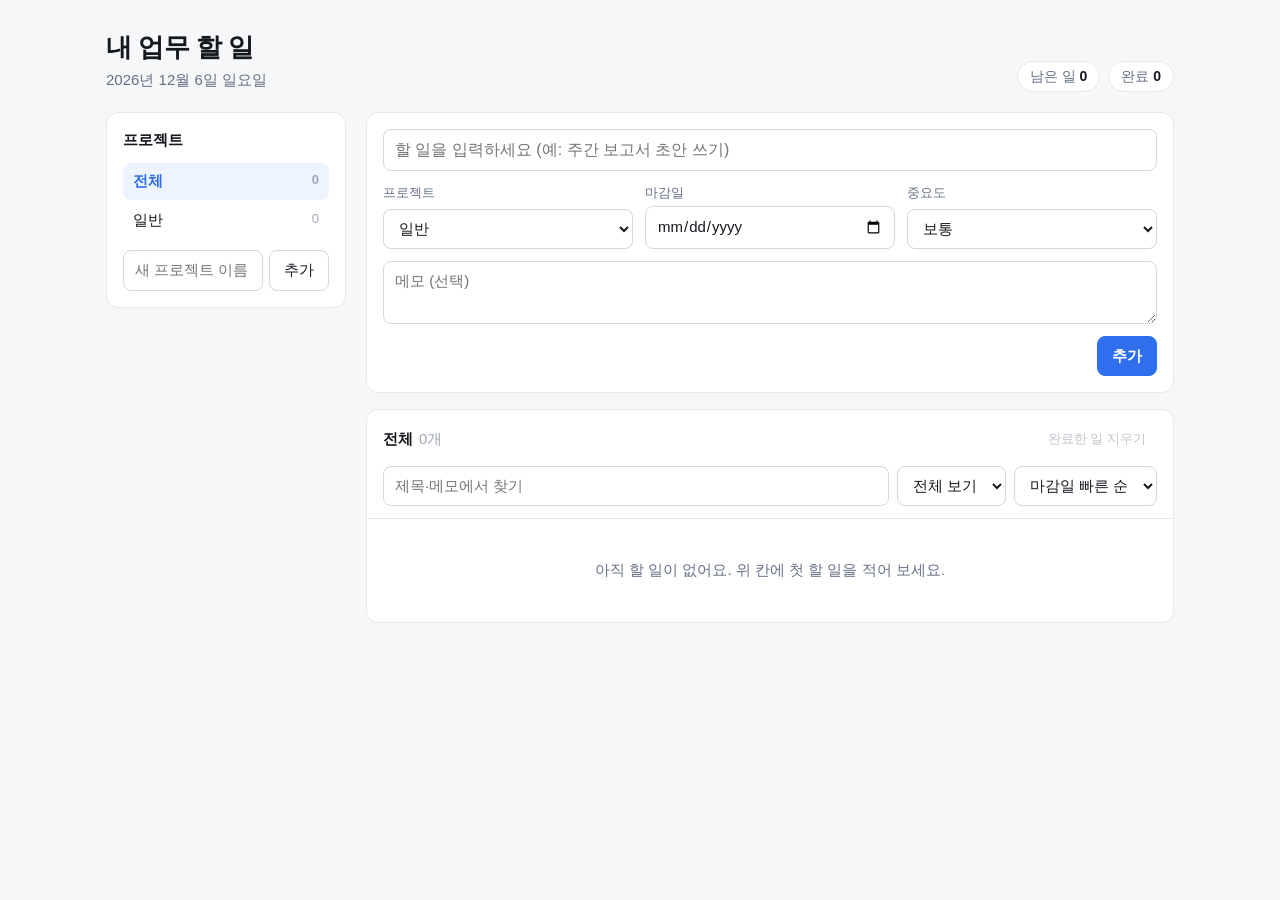
==== index.html @ d2e2da9c "업무·프로젝트 투두리스트 첫 버전 - 할 일 추가·완료·수정·삭제 (마감일, 중요도, 프로젝트, 메모) - 프로젝트 추가·이름 바꾸기·삭제 - 정렬·보기 필터·검색·완료한 일 지우" ====
<!doctype html>
<html lang="ko">
<head>
  <meta charset="utf-8">
  <meta name="viewport" content="width=device-width, initial-scale=1">
  <title>내 업무 할 일</title>
  <link rel="stylesheet" href="style.css">
</head>
<body>
  <div class="app">
    <header class="top">
      <div>
        <h1>내 업무 할 일</h1>
        <p class="today" id="today"></p>
      </div>
      <div class="stats" id="stats"></div>
    </header>

    <div class="layout">
      <!-- 왼쪽: 프로젝트(분류) 목록 -->
      <aside class="sidebar card">
        <h2 class="section-title">프로젝트</h2>
        <ul class="project-list" id="projectList"></ul>
        <form class="project-form" id="projectForm" autocomplete="off">
          <input type="text" id="projectInput" placeholder="새 프로젝트 이름" maxlength="30" aria-label="새 프로젝트 이름">
          <button type="submit" class="btn">추가</button>
        </form>
      </aside>

      <main class="main">
        <!-- 할 일 입력칸 (수정할 때도 같은 칸을 씀) -->
        <form class="task-form card" id="taskForm" autocomplete="off">
          <p class="edit-banner" id="editBanner" hidden>할 일을 수정하는 중이에요</p>
          <input type="text" id="titleInput" class="title-input" placeholder="할 일을 입력하세요 (예: 주간 보고서 초안 쓰기)" maxlength="200" required aria-label="할 일 제목">
          <div class="field-row">
            <label class="field">
              <span>프로젝트</span>
              <select id="projectSelect"></select>
            </label>
            <label class="field">
              <span>마감일</span>
              <input type="date" id="dueInput">
            </label>
            <label class="field">
              <span>중요도</span>
              <select id="priorityInput">
                <option value="high">높음</option>
                <option value="mid" selected>보통</option>
                <option value="low">낮음</option>
              </select>
            </label>
          </div>
          <textarea id="memoInput" rows="2" maxlength="1000" placeholder="메모 (선택)" aria-label="메모"></textarea>
          <div class="form-actions">
            <button type="button" class="btn" id="cancelEditBtn" hidden>취소</button>
            <button type="submit" class="btn primary" id="submitBtn">추가</button>
          </div>
        </form>

        <!-- 목록 위 보기 옵션 -->
        <section class="list-card card">
          <div class="list-head">
            <h2 class="section-title" id="listTitle">전체</h2>
            <button type="button" class="btn small ghost" id="clearDoneBtn">완료한 일 지우기</button>
          </div>
          <div class="toolbar">
            <input type="search" id="searchInput" placeholder="제목·메모에서 찾기" aria-label="검색">
            <select id="filterSelect" aria-label="보기">
              <option value="all">전체 보기</option>
              <option value="open">할 일만</option>
              <option value="done">완료만</option>
            </select>
            <select id="sortSelect" aria-label="정렬">
              <option value="due">마감일 빠른 순</option>
              <option value="priority">중요도 높은 순</option>
              <option value="created">최근 추가한 순</option>
            </select>
          </div>
          <ul class="task-list" id="taskList"></ul>
          <p class="empty" id="emptyMsg" hidden></p>
        </section>
      </main>
    </div>
  </div>

  <script src="app.js"></script>
</body>
</html>
---- style.css ----
/* 깔끔한 흰 화면 */
:root {
  --bg: #f6f7f9;
  --card: #ffffff;
  --border: #e6e8ec;
  --border-strong: #d3d7de;
  --text: #15181e;
  --muted: #667085;
  --faint: #a0a7b4;
  --accent: #2f6fed;
  --accent-soft: #edf3ff;
  --high: #d92d20;
  --high-soft: #fef1f0;
  --mid: #c56a00;
  --mid-soft: #fff6e8;
  --low: #667085;
  --low-soft: #f2f4f7;
  --radius: 12px;
  color-scheme: light;
}

* { box-sizing: border-box; }

body {
  margin: 0;
  background: var(--bg);
  color: var(--text);
  font-family: "Pretendard", "Segoe UI", "Malgun Gothic", -apple-system, sans-serif;
  font-size: 15px;
  line-height: 1.5;
}

button, input, select, textarea { font: inherit; color: inherit; }

.app {
  max-width: 1100px;
  margin: 0 auto;
  padding: 28px 16px 56px;
}

/* 맨 위 */
.top {
  display: flex;
  justify-content: space-between;
  align-items: flex-end;
  flex-wrap: wrap;
  gap: 12px 24px;
  margin-bottom: 20px;
}
h1 { margin: 0; font-size: 26px; letter-spacing: -0.02em; }
.today { margin: 2px 0 0; color: var(--muted); }
.stats { display: flex; gap: 8px; flex-wrap: wrap; }
.stat {
  background: var(--card);
  border: 1px solid var(--border);
  border-radius: 999px;
  padding: 4px 12px;
  color: var(--muted);
  font-size: 14px;
}
.stat b { color: var(--text); font-variant-numeric: tabular-nums; }
.stat.warn b { color: var(--high); }

/* 두 칸 배치 */
.layout {
  display: grid;
  grid-template-columns: 240px minmax(0, 1fr);
  gap: 20px;
  align-items: start;
}
.card {
  background: var(--card);
  border: 1px solid var(--border);
  border-radius: var(--radius);
}
.main { display: grid; gap: 16px; min-width: 0; }
.section-title { margin: 0; font-size: 15px; font-weight: 700; }

/* 왼쪽 프로젝트 칸 */
.sidebar { padding: 16px; position: sticky; top: 16px; }
.project-list { list-style: none; margin: 12px 0; padding: 0; display: grid; gap: 2px; }
.project-item { position: relative; display: flex; align-items: center; border-radius: 8px; }
.project-item:hover { background: var(--low-soft); }
.project-item.active { background: var(--accent-soft); }
.project-name {
  flex: 1;
  min-width: 0;
  display: flex;
  justify-content: space-between;
  gap: 8px;
  padding: 7px 10px;
  border: 0;
  background: none;
  text-align: left;
  cursor: pointer;
  border-radius: 8px;
}
.project-name .name { overflow: hidden; text-overflow: ellipsis; white-space: nowrap; }
.project-item.active .project-name { color: var(--accent); font-weight: 700; }
.project-name .count { color: var(--faint); font-size: 13px; font-variant-numeric: tabular-nums; }
/* 연필·휴지통은 마우스를 올렸을 때만 숫자 자리에 겹쳐서 보인다 */
.project-actions {
  position: absolute;
  right: 2px;
  top: 50%;
  transform: translateY(-50%);
  display: flex;
  border-radius: 6px;
  background: inherit;
  opacity: 0;
  pointer-events: none;
}
.project-item:hover .project-actions,
.project-item:focus-within .project-actions { opacity: 1; pointer-events: auto; }
.project-item:hover .count,
.project-item:focus-within .count { visibility: hidden; }
.project-item:hover:not(.active) .project-actions { background: var(--low-soft); }
.project-item.active .project-actions { background: var(--accent-soft); }
.project-form { display: flex; gap: 6px; }
.project-form input { flex: 1; min-width: 0; }

/* 입력칸 공통 */
input[type="text"], input[type="search"], input[type="date"], select, textarea {
  width: 100%;
  background: var(--card);
  border: 1px solid var(--border-strong);
  border-radius: 8px;
  padding: 8px 11px;
  outline: none;
}
input:focus, select:focus, textarea:focus, button:focus-visible {
  border-color: var(--accent);
  box-shadow: 0 0 0 3px var(--accent-soft);
  outline: none;
}
textarea { resize: vertical; min-height: 44px; }

.btn {
  border: 1px solid var(--border-strong);
  background: var(--card);
  border-radius: 8px;
  padding: 8px 14px;
  cursor: pointer;
  white-space: nowrap;
}
.btn:hover { background: var(--low-soft); }
.btn.primary { background: var(--accent); border-color: var(--accent); color: #fff; font-weight: 600; }
.btn.primary:hover { background: #2559c9; }
.btn.small { padding: 4px 10px; font-size: 13px; }
.btn.ghost { border-color: transparent; color: var(--muted); }
.btn:disabled { opacity: 0.4; cursor: default; background: none; }

.icon-btn {
  display: inline-grid;
  place-items: center;
  width: 30px;
  height: 30px;
  border: 0;
  border-radius: 6px;
  background: none;
  color: var(--faint);
  cursor: pointer;
}
.icon-btn:hover { background: var(--low-soft); color: var(--text); }
.icon-btn.danger:hover { background: var(--high-soft); color: var(--high); }

/* 할 일 입력 폼 */
.task-form { padding: 16px; display: grid; gap: 12px; }
.task-form.editing { border-color: var(--accent); box-shadow: 0 0 0 3px var(--accent-soft); }
.edit-banner { margin: 0; color: var(--accent); font-size: 13px; font-weight: 600; }
.title-input { font-size: 16px; padding: 10px 12px; }
.field-row { display: grid; grid-template-columns: repeat(3, minmax(0, 1fr)); gap: 12px; }
.field { display: grid; gap: 4px; }
.field span { font-size: 13px; color: var(--muted); }
.form-actions { display: flex; justify-content: flex-end; gap: 8px; }

/* 목록 */
.list-card { overflow: hidden; }
.list-head {
  display: flex;
  justify-content: space-between;
  align-items: center;
  gap: 8px;
  padding: 14px 16px 0;
}
.list-head .section-title .sub { color: var(--faint); font-weight: 400; margin-left: 6px; }
.toolbar {
  display: flex;
  flex-wrap: wrap;
  gap: 8px;
  padding: 12px 16px;
  border-bottom: 1px solid var(--border);
}
.toolbar input { flex: 1 1 200px; }
.toolbar select { width: auto; flex: 0 0 auto; }

.task-list { list-style: none; margin: 0; padding: 0; }
.task {
  display: grid;
  grid-template-columns: auto minmax(0, 1fr) auto;
  gap: 12px;
  align-items: start;
  padding: 14px 16px;
  border-bottom: 1px solid var(--border);
}
.task:last-child { border-bottom: 0; }
.task:hover { background: #fbfcfd; }
.task.editing { background: var(--accent-soft); }
.check { width: 18px; height: 18px; margin: 3px 0 0; accent-color: var(--accent); cursor: pointer; }
.task .title { font-weight: 600; overflow-wrap: anywhere; }
.task .memo {
  margin: 2px 0 0;
  color: var(--muted);
  font-size: 14px;
  white-space: pre-wrap;
  overflow-wrap: anywhere;
}
.meta { display: flex; flex-wrap: wrap; gap: 6px; margin-top: 6px; font-size: 13px; }
.chip {
  display: inline-flex;
  align-items: center;
  gap: 5px;
  padding: 1px 8px;
  border-radius: 999px;
  background: var(--low-soft);
  color: var(--muted);
}
.dot { width: 7px; height: 7px; border-radius: 50%; background: currentColor; }
.chip.pri-high { background: var(--high-soft); color: var(--high); }
.chip.pri-mid { background: var(--mid-soft); color: var(--mid); }
.chip.pri-low { background: var(--low-soft); color: var(--low); }
.chip.due.soon { background: var(--mid-soft); color: var(--mid); }
.chip.due.today { background: var(--mid-soft); color: var(--mid); font-weight: 600; }
.chip.due.overdue { background: var(--high-soft); color: var(--high); font-weight: 600; }
.actions { display: flex; gap: 2px; }

.task.done .title { text-decoration: line-through; color: var(--faint); font-weight: 400; }
.task.done .memo, .task.done .meta { opacity: 0.55; }

.empty { margin: 0; padding: 40px 16px; text-align: center; color: var(--muted); }

/* 좁은 화면(휴대폰 폭) */
@media (max-width: 760px) {
  .layout { grid-template-columns: 1fr; }
  .sidebar { position: static; }
  .field-row { grid-template-columns: 1fr; }
  h1 { font-size: 22px; }
}
/* 터치 화면에서는 버튼을 항상 보여 준다 */
@media (hover: none) {
  .project-actions { position: static; transform: none; opacity: 1; pointer-events: auto; background: none; }
  .project-item .count { visibility: visible; }
}
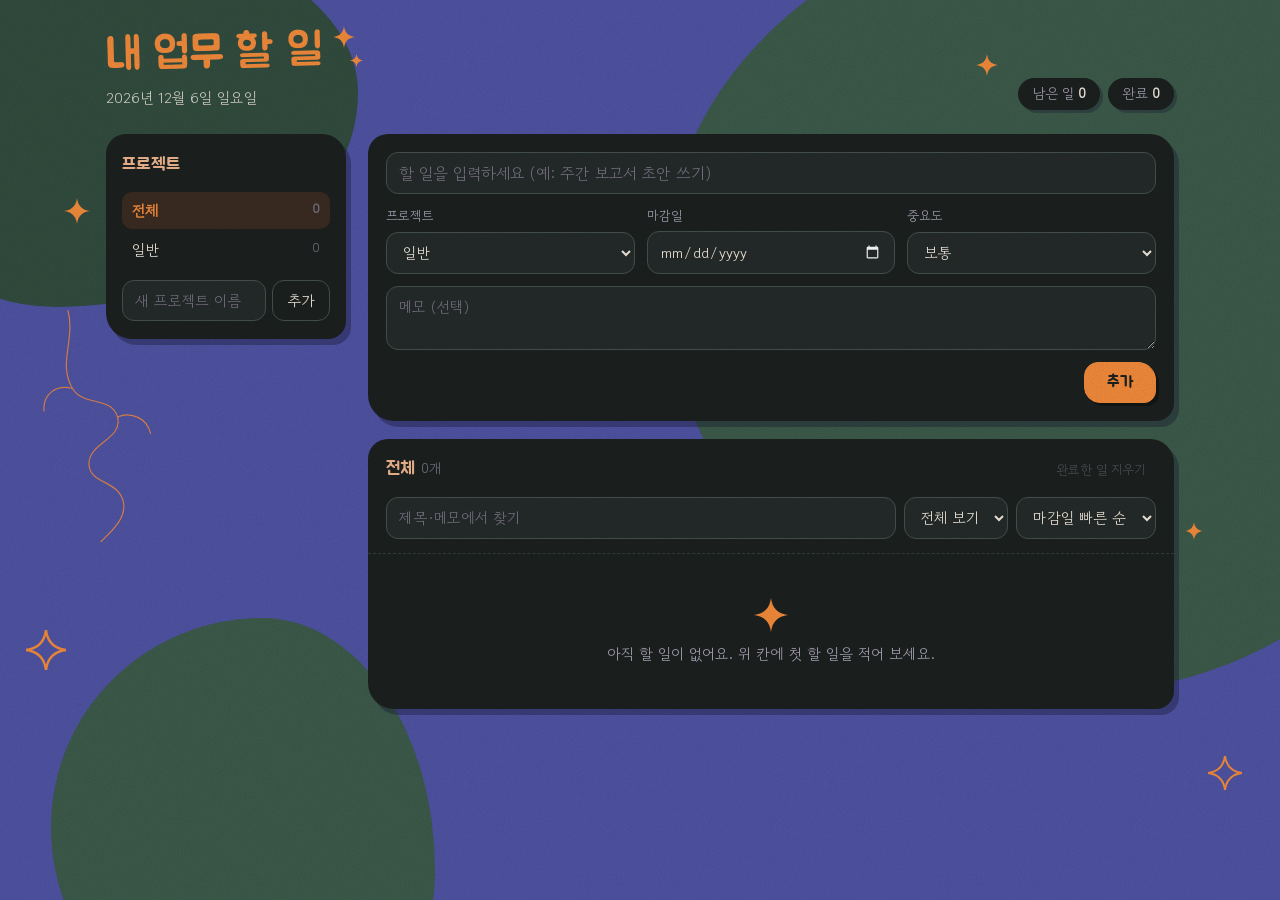
==== commit 0bef6d78: "일러스트 스타일 디자인 적용 (연습용 브랜치) - 남보라 배경, 숲색 덩어리 모양, 종이 질감 - 숯색 카드, 주황 손글씨 제목(Jua), 반짝이 별 장식 - 중요도 색: 산호/주" ====
--- a/index.html
+++ b/index.html
@@ -4,13 +4,43 @@
   <meta charset="utf-8">
   <meta name="viewport" content="width=device-width, initial-scale=1">
   <title>내 업무 할 일</title>
+  <!-- 손글씨 느낌 글꼴 (인터넷이 없으면 기본 글꼴로 보임) -->
+  <link rel="preconnect" href="https://fonts.googleapis.com">
+  <link rel="preconnect" href="https://fonts.gstatic.com" crossorigin>
+  <link rel="stylesheet" href="https://fonts.googleapis.com/css2?family=Gowun+Dodum&family=Jua&display=swap">
   <link rel="stylesheet" href="style.css">
 </head>
 <body>
+  <!-- 반짝이 별 모양 (아래에서 여러 번 꺼내 씀) -->
+  <svg width="0" height="0" style="position:absolute" aria-hidden="true">
+    <defs>
+      <symbol id="sparkle" viewBox="0 0 24 24">
+        <path d="M12 0C12.9 7.2 16.8 11.1 24 12C16.8 12.9 12.9 16.8 12 24C11.1 16.8 7.2 12.9 0 12C7.2 11.1 11.1 7.2 12 0Z"/>
+      </symbol>
+    </defs>
+  </svg>
+
+  <!-- 배경 그림: 숲색 덩어리, 주황 선, 반짝이 -->
+  <div class="backdrop" aria-hidden="true">
+    <span class="blob b1"></span>
+    <span class="blob b2"></span>
+    <span class="blob b3"></span>
+    <svg class="scribble" viewBox="0 0 160 320" fill="none">
+      <path d="M40 6c10 40-14 70 6 104 14 24 52 10 60 38 8 30-40 34-38 64 2 26 40 20 46 50 4 22-18 40-30 52M46 110c-22-6-40 8-38 30M106 148c18-8 40 2 44 22"/>
+    </svg>
+    <svg class="spark sp1"><use href="#sparkle"/></svg>
+    <svg class="spark sp2 outline"><use href="#sparkle"/></svg>
+    <svg class="spark sp3"><use href="#sparkle"/></svg>
+    <svg class="spark sp4 outline"><use href="#sparkle"/></svg>
+    <svg class="spark sp5"><use href="#sparkle"/></svg>
+  </div>
+
   <div class="app">
     <header class="top">
-      <div>
+      <div class="title-wrap">
         <h1>내 업무 할 일</h1>
+        <svg class="title-spark ts1" aria-hidden="true"><use href="#sparkle"/></svg>
+        <svg class="title-spark ts2" aria-hidden="true"><use href="#sparkle"/></svg>
         <p class="today" id="today"></p>
       </div>
       <div class="stats" id="stats"></div>
--- a/style.css
+++ b/style.css
@@ -1,41 +1,98 @@
-/* 깔끔한 흰 화면 */
+/* 일러스트 스타일: 남보라 배경 · 숲색 덩어리 · 숯색 카드 · 주황 손글씨 · 반짝이 별 */
 :root {
-  --bg: #f6f7f9;
-  --card: #ffffff;
-  --border: #e6e8ec;
-  --border-strong: #d3d7de;
-  --text: #15181e;
-  --muted: #667085;
-  --faint: #a0a7b4;
-  --accent: #2f6fed;
-  --accent-soft: #edf3ff;
-  --high: #d92d20;
-  --high-soft: #fef1f0;
-  --mid: #c56a00;
-  --mid-soft: #fff6e8;
-  --low: #667085;
-  --low-soft: #f2f4f7;
-  --radius: 12px;
-  color-scheme: light;
+  --indigo: #5054a4;
+  --forest: #3d5b4b;
+  --forest-deep: #324d3f;
+  --ink: #1c2120;          /* 카드 */
+  --ink-2: #252b2a;        /* 입력칸 */
+  --ink-hover: #2a3230;
+  --line: #343e3b;
+  --line-strong: #46524e;
+  --cream: #f4ebdf;        /* 글씨 */
+  --muted: #aaa3b4;        /* 흐린 글씨 (회보라) */
+  --faint: #767181;
+  --orange: #f48c3c;
+  --orange-deep: #e0772a;
+  --orange-soft: #3b2c22;  /* 숯색 위의 주황 기운 */
+  --coral: #ec6650;
+  --coral-soft: #3d2622;
+  --lavender: #9c95a8;
+  --lavender-soft: #2d2c33;
+  --peach: #efb68e;
+  --radius: 20px 24px 18px 26px;   /* 손으로 그린 듯 살짝 삐뚤게 */
+  --shadow: 5px 6px 0 rgba(20, 22, 50, 0.35);
+  color-scheme: dark;
 }
 
 * { box-sizing: border-box; }
 
 body {
   margin: 0;
-  background: var(--bg);
-  color: var(--text);
-  font-family: "Pretendard", "Segoe UI", "Malgun Gothic", -apple-system, sans-serif;
+  min-height: 100vh;
+  background: var(--indigo);
+  color: var(--cream);
+  font-family: "Gowun Dodum", "Segoe UI", "Malgun Gothic", -apple-system, sans-serif;
   font-size: 15px;
-  line-height: 1.5;
+  line-height: 1.55;
+  overflow-x: hidden;
+}
+
+/* 종이에 그린 듯한 거친 질감 */
+body::after {
+  content: "";
+  position: fixed;
+  inset: 0;
+  z-index: 50;
+  pointer-events: none;
+  opacity: 0.22;
+  background-image: url("data:image/svg+xml;utf8,<svg xmlns='http://www.w3.org/2000/svg' width='180' height='180'><filter id='n'><feTurbulence type='fractalNoise' baseFrequency='0.85' numOctaves='2' stitchTiles='stitch'/><feColorMatrix values='0 0 0 0 0  0 0 0 0 0  0 0 0 0 0  0 0 0 0.55 0'/></filter><rect width='100%' height='100%' filter='url(%23n)'/></svg>");
 }
 
 button, input, select, textarea { font: inherit; color: inherit; }
 
+/* ---------- 배경 그림 ---------- */
+.backdrop { position: fixed; inset: 0; z-index: 0; pointer-events: none; overflow: hidden; }
+.blob { position: absolute; background: var(--forest); }
+.blob.b1 {
+  width: 62vw; height: 62vw; max-width: 820px; max-height: 820px;
+  right: -14vw; top: -8vw;
+  border-radius: 58% 42% 47% 53% / 46% 55% 45% 54%;
+}
+.blob.b2 {
+  width: 38vw; height: 30vw; max-width: 520px; max-height: 420px;
+  left: -10vw; top: -6vw;
+  background: var(--forest-deep);
+  border-radius: 40% 60% 62% 38% / 55% 44% 56% 45%;
+}
+.blob.b3 {
+  width: 30vw; height: 34vw; max-width: 420px; max-height: 460px;
+  left: 4vw; bottom: -12vw;
+  border-radius: 55% 45% 38% 62% / 48% 58% 42% 52%;
+}
+.scribble {
+  position: absolute;
+  left: 3vw; top: 34vh;
+  width: 120px; height: 240px;
+  stroke: var(--orange);
+  stroke-width: 1.6;
+  stroke-linecap: round;
+  opacity: 0.85;
+}
+.spark { position: absolute; fill: var(--orange); }
+.spark.outline { fill: none; stroke: var(--orange); stroke-width: 1.4; }
+.sp1 { width: 26px; height: 26px; left: 5vw; top: 22vh; }
+.sp2 { width: 40px; height: 40px; left: 2vw; top: 70vh; }
+.sp3 { width: 18px; height: 18px; right: 6vw; top: 58vh; }
+.sp4 { width: 34px; height: 34px; right: 3vw; top: 84vh; }
+.sp5 { width: 22px; height: 22px; right: 22vw; top: 6vh; }
+
+/* ---------- 전체 틀 ---------- */
 .app {
+  position: relative;
+  z-index: 1;
   max-width: 1100px;
   margin: 0 auto;
-  padding: 28px 16px 56px;
+  padding: 32px 16px 64px;
 }
 
 /* 맨 위 */
@@ -45,43 +102,68 @@
   align-items: flex-end;
   flex-wrap: wrap;
   gap: 12px 24px;
-  margin-bottom: 20px;
-}
-h1 { margin: 0; font-size: 26px; letter-spacing: -0.02em; }
-.today { margin: 2px 0 0; color: var(--muted); }
+  margin-bottom: 24px;
+}
+.title-wrap { position: relative; padding-right: 40px; }
+h1 {
+  margin: 0;
+  font-family: "Jua", "Gowun Dodum", sans-serif;
+  font-weight: 400;
+  font-size: 44px;
+  line-height: 1.1;
+  color: var(--orange);
+  letter-spacing: -0.01em;
+  transform: rotate(-1.5deg);
+  transform-origin: left bottom;
+}
+.title-spark { position: absolute; fill: var(--orange); }
+.ts1 { width: 22px; height: 22px; right: 8px; top: -6px; animation: twinkle 2.8s ease-in-out infinite; }
+.ts2 { width: 13px; height: 13px; right: 0; top: 22px; animation: twinkle 2.8s ease-in-out 1.2s infinite; }
+@keyframes twinkle {
+  0%, 100% { transform: scale(1) rotate(0deg); opacity: 1; }
+  50% { transform: scale(0.7) rotate(15deg); opacity: 0.6; }
+}
+.today { margin: 6px 0 0; color: var(--cream); opacity: 0.85; }
+
 .stats { display: flex; gap: 8px; flex-wrap: wrap; }
 .stat {
-  background: var(--card);
-  border: 1px solid var(--border);
+  background: var(--ink);
   border-radius: 999px;
-  padding: 4px 12px;
+  padding: 5px 14px;
   color: var(--muted);
   font-size: 14px;
-}
-.stat b { color: var(--text); font-variant-numeric: tabular-nums; }
-.stat.warn b { color: var(--high); }
+  box-shadow: 3px 3px 0 rgba(20, 22, 50, 0.3);
+}
+.stat b { color: var(--cream); font-variant-numeric: tabular-nums; }
+.stat.warn b { color: var(--coral); }
 
 /* 두 칸 배치 */
 .layout {
   display: grid;
   grid-template-columns: 240px minmax(0, 1fr);
-  gap: 20px;
+  gap: 22px;
   align-items: start;
 }
 .card {
-  background: var(--card);
-  border: 1px solid var(--border);
+  background: var(--ink);
   border-radius: var(--radius);
-}
-.main { display: grid; gap: 16px; min-width: 0; }
-.section-title { margin: 0; font-size: 15px; font-weight: 700; }
-
-/* 왼쪽 프로젝트 칸 */
-.sidebar { padding: 16px; position: sticky; top: 16px; }
+  box-shadow: var(--shadow);
+}
+.main { display: grid; gap: 18px; min-width: 0; }
+.section-title {
+  margin: 0;
+  font-family: "Jua", "Gowun Dodum", sans-serif;
+  font-weight: 400;
+  font-size: 18px;
+  color: var(--peach);
+}
+
+/* ---------- 왼쪽 프로젝트 칸 ---------- */
+.sidebar { padding: 18px 16px; position: sticky; top: 16px; }
 .project-list { list-style: none; margin: 12px 0; padding: 0; display: grid; gap: 2px; }
-.project-item { position: relative; display: flex; align-items: center; border-radius: 8px; }
-.project-item:hover { background: var(--low-soft); }
-.project-item.active { background: var(--accent-soft); }
+.project-item { position: relative; display: flex; align-items: center; border-radius: 10px; }
+.project-item:hover { background: var(--ink-hover); }
+.project-item.active { background: var(--orange-soft); }
 .project-name {
   flex: 1;
   min-width: 0;
@@ -93,11 +175,12 @@
   background: none;
   text-align: left;
   cursor: pointer;
-  border-radius: 8px;
+  border-radius: 10px;
 }
 .project-name .name { overflow: hidden; text-overflow: ellipsis; white-space: nowrap; }
-.project-item.active .project-name { color: var(--accent); font-weight: 700; }
+.project-item.active .project-name { color: var(--orange); font-weight: 700; }
 .project-name .count { color: var(--faint); font-size: 13px; font-variant-numeric: tabular-nums; }
+
 /* 연필·휴지통은 마우스를 올렸을 때만 숫자 자리에 겹쳐서 보인다 */
 .project-actions {
   position: absolute;
@@ -105,8 +188,7 @@
   top: 50%;
   transform: translateY(-50%);
   display: flex;
-  border-radius: 6px;
-  background: inherit;
+  border-radius: 8px;
   opacity: 0;
   pointer-events: none;
 }
@@ -114,41 +196,52 @@
 .project-item:focus-within .project-actions { opacity: 1; pointer-events: auto; }
 .project-item:hover .count,
 .project-item:focus-within .count { visibility: hidden; }
-.project-item:hover:not(.active) .project-actions { background: var(--low-soft); }
-.project-item.active .project-actions { background: var(--accent-soft); }
+.project-item:not(.active) .project-actions { background: var(--ink-hover); }
+.project-item.active .project-actions { background: var(--orange-soft); }
 .project-form { display: flex; gap: 6px; }
 .project-form input { flex: 1; min-width: 0; }
 
-/* 입력칸 공통 */
+/* ---------- 입력칸 공통 ---------- */
 input[type="text"], input[type="search"], input[type="date"], select, textarea {
   width: 100%;
-  background: var(--card);
-  border: 1px solid var(--border-strong);
-  border-radius: 8px;
-  padding: 8px 11px;
+  background: var(--ink-2);
+  border: 1.5px solid var(--line-strong);
+  border-radius: 12px;
+  padding: 8px 12px;
   outline: none;
 }
+::placeholder { color: var(--faint); opacity: 1; }
 input:focus, select:focus, textarea:focus, button:focus-visible {
-  border-color: var(--accent);
-  box-shadow: 0 0 0 3px var(--accent-soft);
+  border-color: var(--orange);
+  box-shadow: 0 0 0 3px rgba(244, 140, 60, 0.25);
   outline: none;
 }
-textarea { resize: vertical; min-height: 44px; }
+textarea { resize: vertical; min-height: 46px; }
 
 .btn {
-  border: 1px solid var(--border-strong);
-  background: var(--card);
-  border-radius: 8px;
+  border: 1.5px solid var(--line-strong);
+  background: transparent;
+  border-radius: 12px;
   padding: 8px 14px;
   cursor: pointer;
   white-space: nowrap;
 }
-.btn:hover { background: var(--low-soft); }
-.btn.primary { background: var(--accent); border-color: var(--accent); color: #fff; font-weight: 600; }
-.btn.primary:hover { background: #2559c9; }
+.btn:hover { background: var(--ink-hover); }
+.btn.primary {
+  background: var(--orange);
+  border-color: var(--orange);
+  color: var(--ink);
+  font-family: "Jua", "Gowun Dodum", sans-serif;
+  font-size: 16px;
+  padding: 7px 22px;
+  border-radius: 14px 18px 12px 16px;
+  box-shadow: 3px 3px 0 rgba(0, 0, 0, 0.35);
+}
+.btn.primary:hover { background: var(--orange-deep); }
+.btn.primary:active { transform: translate(2px, 2px); box-shadow: 1px 1px 0 rgba(0, 0, 0, 0.35); }
 .btn.small { padding: 4px 10px; font-size: 13px; }
 .btn.ghost { border-color: transparent; color: var(--muted); }
-.btn:disabled { opacity: 0.4; cursor: default; background: none; }
+.btn:disabled { opacity: 0.35; cursor: default; background: none; }
 
 .icon-btn {
   display: inline-grid;
@@ -156,40 +249,45 @@
   width: 30px;
   height: 30px;
   border: 0;
-  border-radius: 6px;
+  border-radius: 8px;
   background: none;
-  color: var(--faint);
+  color: var(--lavender);
   cursor: pointer;
 }
-.icon-btn:hover { background: var(--low-soft); color: var(--text); }
-.icon-btn.danger:hover { background: var(--high-soft); color: var(--high); }
-
-/* 할 일 입력 폼 */
-.task-form { padding: 16px; display: grid; gap: 12px; }
-.task-form.editing { border-color: var(--accent); box-shadow: 0 0 0 3px var(--accent-soft); }
-.edit-banner { margin: 0; color: var(--accent); font-size: 13px; font-weight: 600; }
-.title-input { font-size: 16px; padding: 10px 12px; }
+.icon-btn:hover { background: var(--lavender-soft); color: var(--cream); }
+.icon-btn.danger:hover { background: var(--coral-soft); color: var(--coral); }
+
+/* ---------- 할 일 입력 폼 ---------- */
+.task-form { padding: 18px; display: grid; gap: 12px; }
+.task-form.editing { box-shadow: 0 0 0 2px var(--orange), var(--shadow); }
+.edit-banner { margin: 0; color: var(--orange); font-size: 13px; font-weight: 700; }
+.title-input { font-size: 16px; padding: 11px 14px; }
 .field-row { display: grid; grid-template-columns: repeat(3, minmax(0, 1fr)); gap: 12px; }
 .field { display: grid; gap: 4px; }
 .field span { font-size: 13px; color: var(--muted); }
 .form-actions { display: flex; justify-content: flex-end; gap: 8px; }
 
-/* 목록 */
+/* ---------- 목록 ---------- */
 .list-card { overflow: hidden; }
 .list-head {
   display: flex;
   justify-content: space-between;
   align-items: center;
   gap: 8px;
-  padding: 14px 16px 0;
-}
-.list-head .section-title .sub { color: var(--faint); font-weight: 400; margin-left: 6px; }
+  padding: 16px 18px 0;
+}
+.list-head .section-title .sub {
+  color: var(--faint);
+  font-family: "Gowun Dodum", sans-serif;
+  font-size: 14px;
+  margin-left: 6px;
+}
 .toolbar {
   display: flex;
   flex-wrap: wrap;
   gap: 8px;
-  padding: 12px 16px;
-  border-bottom: 1px solid var(--border);
+  padding: 12px 18px 14px;
+  border-bottom: 1.5px dashed var(--line);
 }
 .toolbar input { flex: 1 1 200px; }
 .toolbar select { width: auto; flex: 0 0 auto; }
@@ -200,14 +298,14 @@
   grid-template-columns: auto minmax(0, 1fr) auto;
   gap: 12px;
   align-items: start;
-  padding: 14px 16px;
-  border-bottom: 1px solid var(--border);
+  padding: 14px 18px;
+  border-bottom: 1px solid var(--line);
 }
 .task:last-child { border-bottom: 0; }
-.task:hover { background: #fbfcfd; }
-.task.editing { background: var(--accent-soft); }
-.check { width: 18px; height: 18px; margin: 3px 0 0; accent-color: var(--accent); cursor: pointer; }
-.task .title { font-weight: 600; overflow-wrap: anywhere; }
+.task:hover { background: rgba(255, 255, 255, 0.025); }
+.task.editing { background: var(--orange-soft); }
+.check { width: 18px; height: 18px; margin: 3px 0 0; accent-color: var(--orange); cursor: pointer; }
+.task .title { font-weight: 700; overflow-wrap: anywhere; }
 .task .memo {
   margin: 2px 0 0;
   color: var(--muted);
@@ -215,39 +313,56 @@
   white-space: pre-wrap;
   overflow-wrap: anywhere;
 }
-.meta { display: flex; flex-wrap: wrap; gap: 6px; margin-top: 6px; font-size: 13px; }
+.meta { display: flex; flex-wrap: wrap; gap: 6px; margin-top: 7px; font-size: 13px; }
 .chip {
   display: inline-flex;
   align-items: center;
   gap: 5px;
-  padding: 1px 8px;
+  padding: 1px 9px;
   border-radius: 999px;
-  background: var(--low-soft);
+  background: var(--lavender-soft);
   color: var(--muted);
 }
 .dot { width: 7px; height: 7px; border-radius: 50%; background: currentColor; }
-.chip.pri-high { background: var(--high-soft); color: var(--high); }
-.chip.pri-mid { background: var(--mid-soft); color: var(--mid); }
-.chip.pri-low { background: var(--low-soft); color: var(--low); }
-.chip.due.soon { background: var(--mid-soft); color: var(--mid); }
-.chip.due.today { background: var(--mid-soft); color: var(--mid); font-weight: 600; }
-.chip.due.overdue { background: var(--high-soft); color: var(--high); font-weight: 600; }
+.chip.pri-high { background: var(--coral-soft); color: var(--coral); }
+.chip.pri-mid { background: var(--orange-soft); color: var(--orange); }
+.chip.pri-low { background: var(--lavender-soft); color: var(--lavender); }
+.chip.due.soon { background: var(--orange-soft); color: var(--peach); }
+.chip.due.today { background: var(--orange-soft); color: var(--orange); font-weight: 700; }
+.chip.due.overdue { background: var(--coral-soft); color: var(--coral); font-weight: 700; }
 .actions { display: flex; gap: 2px; }
 
-.task.done .title { text-decoration: line-through; color: var(--faint); font-weight: 400; }
-.task.done .memo, .task.done .meta { opacity: 0.55; }
-
-.empty { margin: 0; padding: 40px 16px; text-align: center; color: var(--muted); }
-
-/* 좁은 화면(휴대폰 폭) */
+.task.done .title { text-decoration: line-through; text-decoration-color: var(--orange); color: var(--faint); font-weight: 400; }
+.task.done .memo, .task.done .meta { opacity: 0.5; }
+
+/* 빈 목록 안내 + 반짝이 */
+.empty { margin: 0; padding: 44px 16px; text-align: center; color: var(--muted); }
+.empty::before {
+  content: "";
+  display: block;
+  width: 34px;
+  height: 34px;
+  margin: 0 auto 10px;
+  background: url("data:image/svg+xml;utf8,<svg xmlns='http://www.w3.org/2000/svg' viewBox='0 0 24 24'><path fill='%23f48c3c' d='M12 0C12.9 7.2 16.8 11.1 24 12C16.8 12.9 12.9 16.8 12 24C11.1 16.8 7.2 12.9 0 12C7.2 11.1 11.1 7.2 12 0Z'/></svg>") center / contain no-repeat;
+}
+
+/* ---------- 좁은 화면(휴대폰 폭) ---------- */
 @media (max-width: 760px) {
   .layout { grid-template-columns: 1fr; }
   .sidebar { position: static; }
   .field-row { grid-template-columns: 1fr; }
-  h1 { font-size: 22px; }
-}
+  h1 { font-size: 34px; }
+  .blob.b1 { width: 110vw; height: 90vw; right: -40vw; top: -20vw; }
+  .scribble, .sp1, .sp2 { display: none; }
+}
+
 /* 터치 화면에서는 버튼을 항상 보여 준다 */
 @media (hover: none) {
-  .project-actions { position: static; transform: none; opacity: 1; pointer-events: auto; background: none; }
+  .project-actions { position: static; transform: none; opacity: 1; pointer-events: auto; background: none !important; }
   .project-item .count { visibility: visible; }
 }
+
+/* 움직임 줄이기 설정을 켠 사람에게는 반짝임을 멈춘다 */
+@media (prefers-reduced-motion: reduce) {
+  .title-spark { animation: none; }
+}
